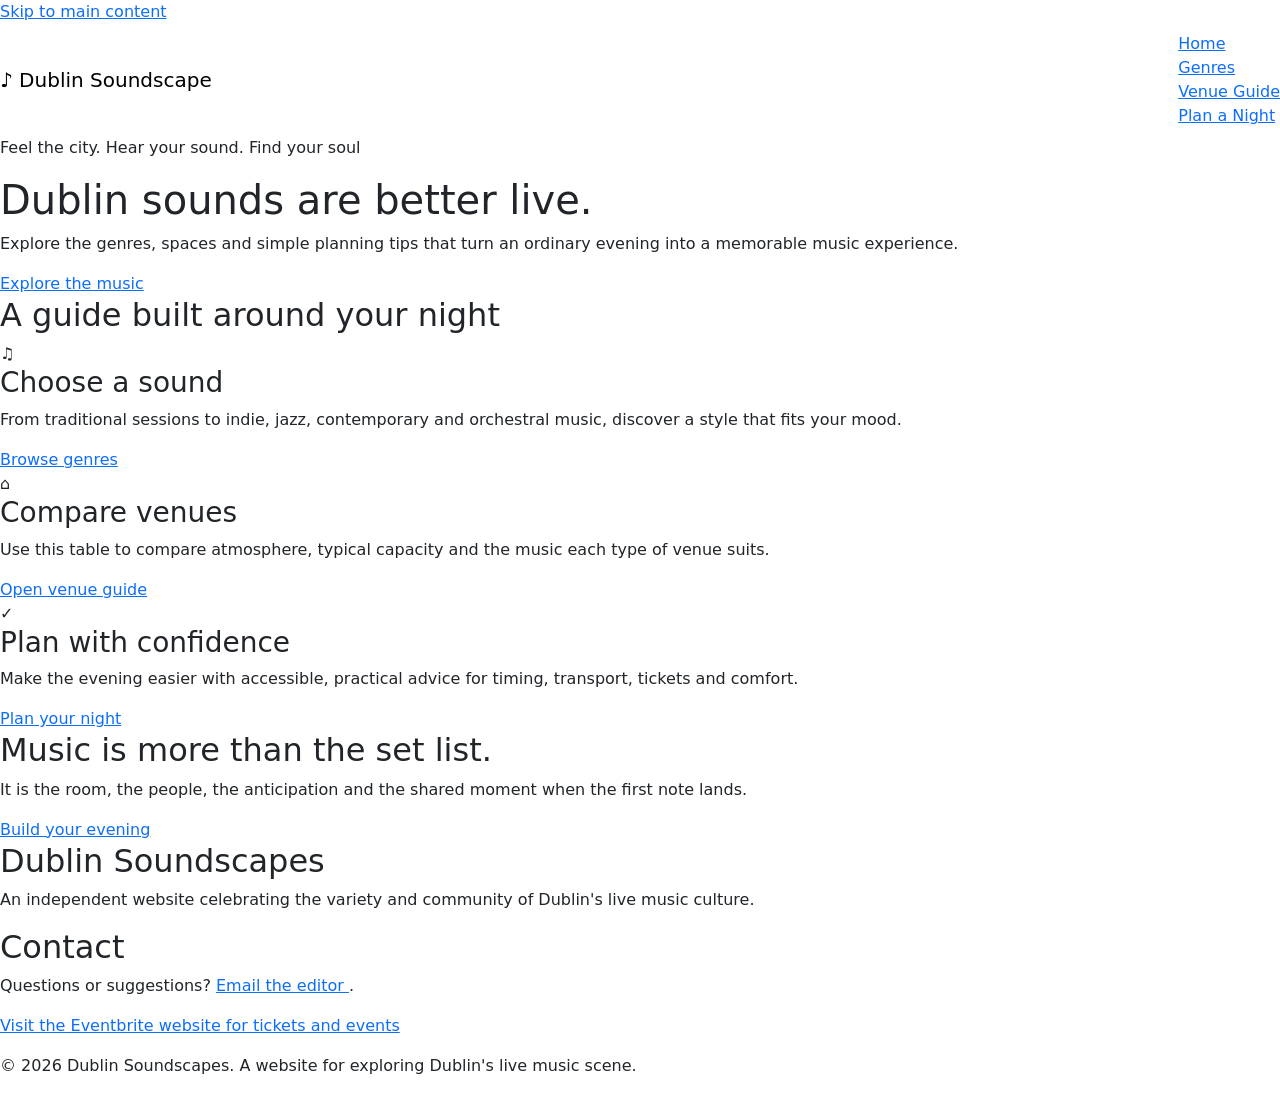
==== index.html @ d4f59c6c "Add Bootstrap CDN and project stylesheet" ====
<!doctype html>
<html lang="en">
<head>
    <meta charset="utf-8">
    <meta name="viewport" content="width=device-width, initial-scale=1">
    <title>Home | Dublin Soundscapes</title>
    <link
        href="https://cdn.jsdelivr.net/npm/bootstrap@5.3.8/dist/css/bootstrap.min.css"
        rel="stylesheet"
        integrity="sha384-sRIl4kxILFvY47J16cr9ZwB07vP4J8+LH7qKQnuqkuIAvNWLzeN8tE5YBujZqJLB"
        crossorigin="anonymous">

    <link rel="stylesheet" href="styles.css">
</head>

<body>

    <!-- Main site header and responsive Bootstrap navigation -->
    <a href="#main-content" class="skip-link">
        Skip to main content
    </a>

    <header class="site-header">
        <nav class="navbar">
            <a href="index.html" class="navbar-brand">
                <span aria-hidden="true">♪</span>
                Dublin Soundscape
            </a>

            <ul class="navbar-nav">
                <li><a href="index.html">Home</a></li>
                <li><a href="genres.html">Genres</a></li>
                <li><a href="venues.html">Venue Guide</a></li>
                <li><a href="planning.html">Plan a Night</a></li>
            </ul>
        </nav>
    </header>

    <main id="main-content">

        <!-- Hero Section -->
        <section class="hero">

        <p class="eyebrow">
            Feel the city. Hear your sound. Find your soul
        </p>

        <h1>
            Dublin sounds are better live.
        </h1>

        <p>
            Explore the genres, spaces and simple planning tips that turn
            an ordinary evening into a memorable music experience.
        </p>

        <a href="genres.html">
            Explore the music
        </a>

    </section>

    <!-- Features Section -->
        <section class="features">

    <h2>
        A guide built around your night
    </h2>

    <article class="feature-card">

        <div aria-hidden="true">♫</div>

        <h3>Choose a sound</h3>

        <p>
            From traditional sessions to indie, jazz, contemporary and orchestral music,
            discover a style that fits your mood.
        </p>

        <a href="genres.html">
            Browse genres
        </a>

    </article>

    <article class="feature-card">

        <div aria-hidden="true">⌂</div>

        <h3>Compare venues</h3>

        <p>
            Use this table to compare atmosphere,
            typical capacity and the music each type
            of venue suits.
        </p>

        <a href="venues.html">
            Open venue guide
        </a>

    </article>

    <article class="feature-card">

        <div aria-hidden="true">✓</div>

        <h3>Plan with confidence</h3>

        <p>
            Make the evening easier with accessible,
            practical advice for timing, transport,
            tickets and comfort.
        </p>

        <a href="planning.html">
            Plan your night
        </a>

    </article>

    <section class="cta-panel">

    <h2>
        Music is more than the set list.
    </h2>

    <p>
        It is the room, the people, the anticipation
        and the shared moment when the first note lands.
    </p>

    <a href="planning.html">
        Build your evening
    </a>

</section>

<footer class="site-footer">

    <h2>Dublin Soundscapes</h2>

    <p>
        An independent website celebrating
        the variety and community of Dublin's
        live music culture.
    </p>

    <h2>Contact</h2>

    <p>
        Questions or suggestions?
        <a href="mailto:hello@dublinsoundscape.example">
            Email the editor
        </a>.
    </p>

    <p>
        <a href="https://www.eventbrite.ie/" target="_blank">
            Visit the Eventbrite website for tickets and events
        </a>
    </p>

    <p>
        &copy; 2026 Dublin Soundscapes.
        A website for exploring Dublin's live music scene.
    </p>

</footer>
</section>
    </main>

<script
    src="https://cdn.jsdelivr.net/npm/bootstrap@5.3.8/dist/js/bootstrap.bundle.min.js"
    integrity="sha384-FKyoEForCGlyvwx9Hj09JcYn3nv7wiPVlz7YYwJrWVcXK/BmnVDxM+D2scQbITxI"
    crossorigin="anonymous">
</script>

</body>
</html>
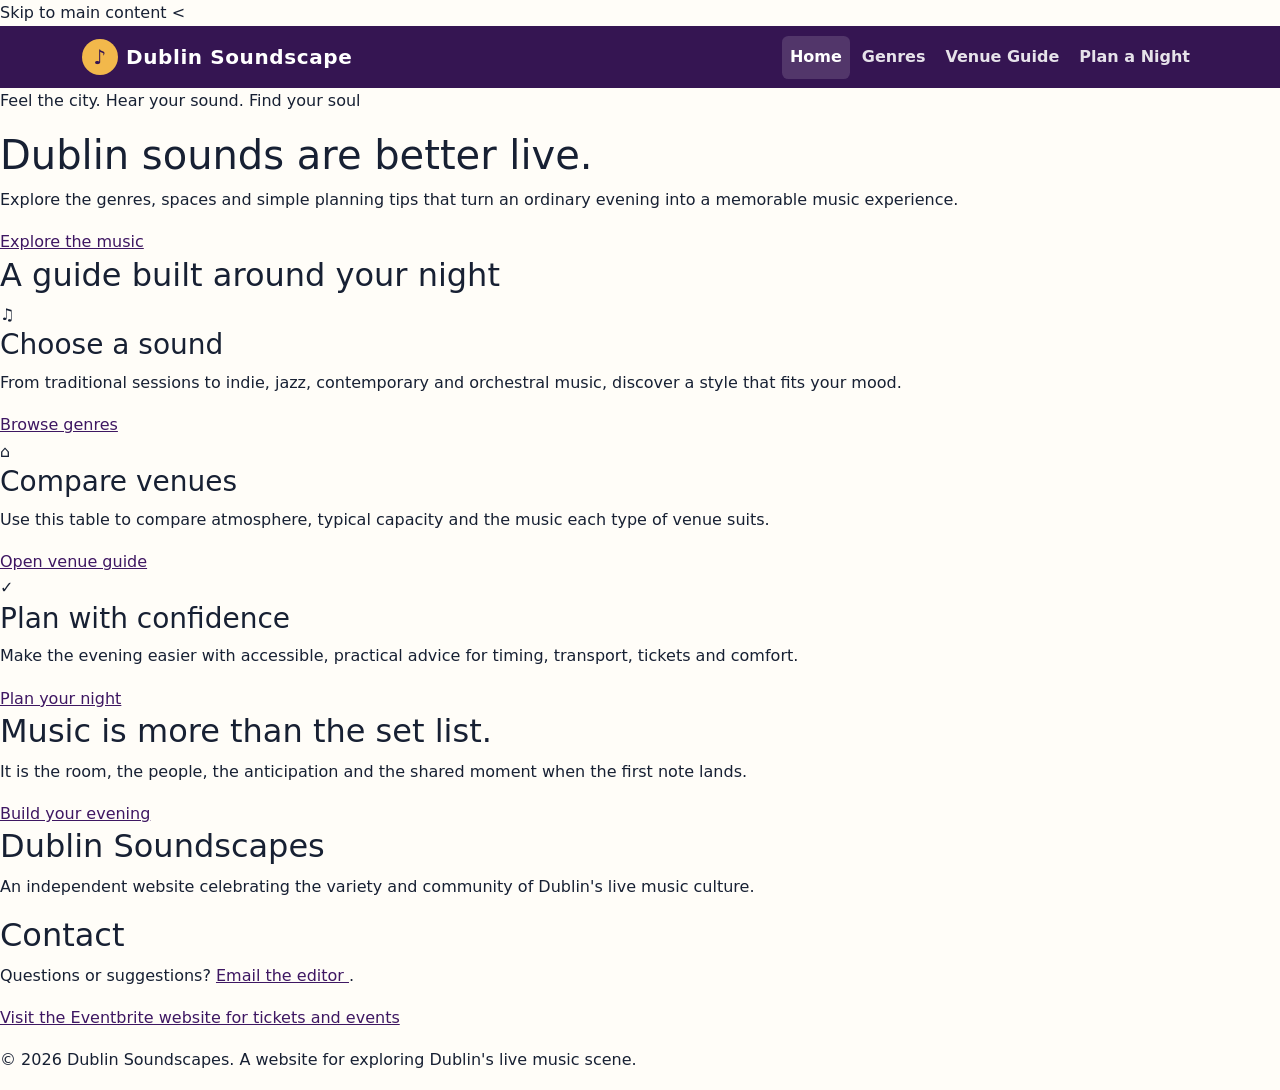
==== commit a7ecd510: "Add bootstrap styling to header and navigation styling" ====
--- a/index.html
+++ b/index.html
@@ -16,23 +16,60 @@
 <body>
 
     <!-- Main site header and responsive Bootstrap navigation -->
-    <a href="#main-content" class="skip-link">
+    <a class="skip-link" href="#main-content">Skip to main content</a>
         Skip to main content
     </a>
 
-    <header class="site-header">
-        <nav class="navbar">
-            <a href="index.html" class="navbar-brand">
-                <span aria-hidden="true">♪</span>
-                Dublin Soundscape
-            </a>
-
-            <ul class="navbar-nav">
-                <li><a href="index.html">Home</a></li>
-                <li><a href="genres.html">Genres</a></li>
-                <li><a href="venues.html">Venue Guide</a></li>
-                <li><a href="planning.html">Plan a Night</a></li>
-            </ul>
+    < <header class="site-header">
+        <nav class="navbar navbar-expand-lg" aria-label="Main navigation">
+            <div class="container">
+
+                <a class="navbar-brand d-flex align-items-center" href="index.html">
+                    <span class="logo-mark" aria-hidden="true">♪</span>
+                    Dublin Soundscape
+                </a>
+
+                <button
+                    class="navbar-toggler"
+                    type="button"
+                    data-bs-toggle="collapse"
+                    data-bs-target="#mainNav"
+                    aria-controls="mainNav"
+                    aria-expanded="false"
+                    aria-label="Toggle navigation">
+
+                    <span class="navbar-toggler-icon"></span>
+                </button>
+
+            <div class="collapse navbar-collapse" id="mainNav">
+                    <ul class="navbar-nav ms-auto gap-lg-1">
+                        <li class="nav-item">
+                            <a class="nav-link active" aria-current="page" href="index.html">
+                                Home
+                            </a>
+                        </li>
+
+                        <li class="nav-item">
+                            <a class="nav-link" href="genres.html">
+                                Genres
+                            </a>
+                        </li>
+
+                        <li class="nav-item">
+                            <a class="nav-link" href="venues.html">
+                                Venue Guide
+                            </a>
+                        </li>
+
+                        <li class="nav-item">
+                            <a class="nav-link" href="planning.html">
+                                Plan a Night
+                            </a>
+                        </li>
+                    </ul>
+                </div>
+
+            </div>
         </nav>
     </header>
 
--- a/styles.css
+++ b/styles.css
@@ -0,0 +1,104 @@
+:root {
+  --ink: #172033;
+  --paper: #fffdf8;
+  --purple: #5b2a86;
+  --purple-dark: #351552;
+  --gold: #f2b84b;
+  --teal: #168c8c;
+  --muted: #5c6473;
+  --focus: #ffcf5c;
+}
+
+* {
+  box-sizing: border-box;
+}
+
+html {
+  scroll-behavior: smooth;
+}
+
+body {
+  margin: 0;
+  color: var(--ink);
+  background: var(--paper);
+  font-family: system-ui, -apple-system, "Segoe UI", Roboto, Arial, sans-serif;
+  line-height: 1.65;
+}
+
+a {
+  color: #3e1762;
+}
+
+a:hover {
+  color: #7b3aac;
+}
+
+a:focus-visible,
+button:focus-visible {
+  outline: 3px solid var(--focus);
+  outline-offset: 3px;
+}
+
+.skip-link {
+  position: absolute;
+  left: -9999px;
+  top: 0;
+  z-index: 2000;
+  background: #fff;
+  color: #000;
+  padding: .75rem 1rem;
+}
+
+.skip-link:focus {
+  left: .75rem;
+  top: .75rem;
+}
+
+/* Header */
+
+.site-header {
+  background: var(--purple-dark);
+}
+
+.navbar-brand {
+  color: #fff;
+  font-weight: 800;
+  letter-spacing: .03em;
+}
+
+.navbar-brand:hover,
+.navbar-brand:focus {
+  color: var(--gold);
+}
+
+.logo-mark {
+  display: inline-grid;
+  place-items: center;
+  width: 2.25rem;
+  height: 2.25rem;
+  margin-right: .5rem;
+  border-radius: 50%;
+  background: var(--gold);
+  color: var(--purple-dark);
+}
+
+.navbar .nav-link {
+  color: rgba(255,255,255,.88);
+  font-weight: 650;
+  border-radius: .4rem;
+}
+
+.navbar .nav-link:hover,
+.navbar .nav-link:focus,
+.navbar .nav-link.active {
+  color: #fff;
+  background: rgba(255,255,255,.14);
+}
+
+.navbar-toggler {
+  border-color: rgba(255,255,255,.65);
+}
+
+.navbar-toggler-icon {
+  filter: invert(1);
+}
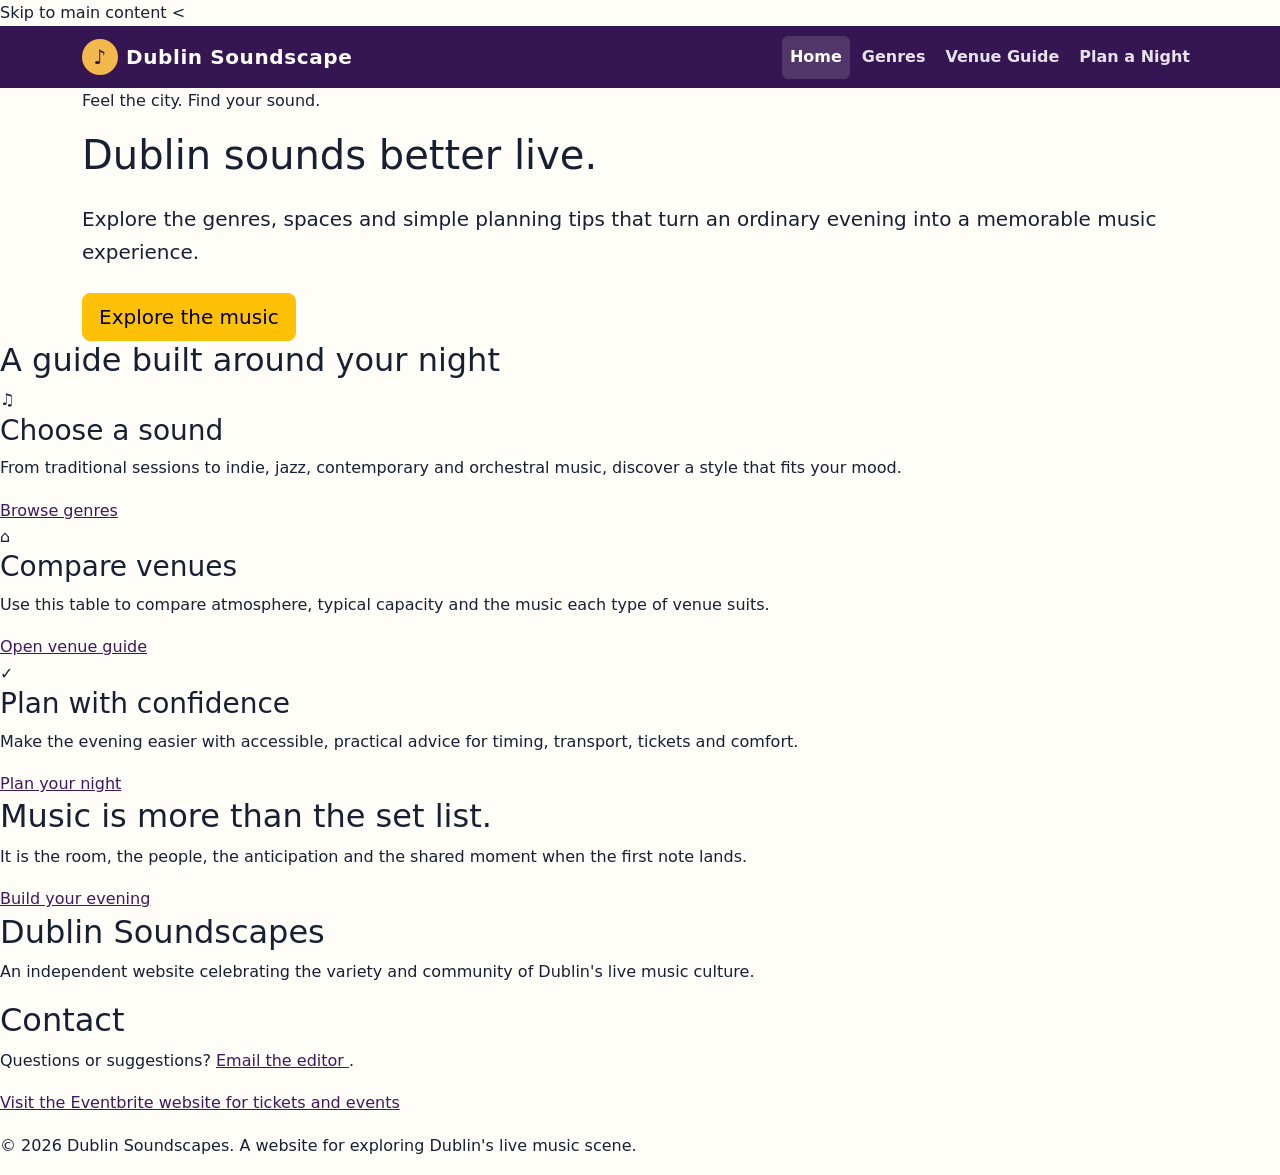
==== commit 874e27b5: "Add bootstrap styling to hero section and navigation styling" ====
--- a/index.html
+++ b/index.html
@@ -77,23 +77,20 @@
 
         <!-- Hero Section -->
         <section class="hero">
-
-        <p class="eyebrow">
-            Feel the city. Hear your sound. Find your soul
-        </p>
-
-        <h1>
-            Dublin sounds are better live.
-        </h1>
-
-        <p>
-            Explore the genres, spaces and simple planning tips that turn
-            an ordinary evening into a memorable music experience.
-        </p>
-
-        <a href="genres.html">
-            Explore the music
-        </a>
+            <div class="container">
+                <p class="eyebrow">Feel the city. Find your sound.</p>
+
+                <h1>Dublin sounds better live.</h1>
+
+                <p class="lead mt-4">
+                    Explore the genres, spaces and simple planning tips that turn an ordinary
+                    evening into a memorable music experience.
+                </p>
+
+                <a class="btn btn-warning btn-lg mt-2" href="genres.html">
+                    Explore the music
+                </a>
+            </div>
 
     </section>
 
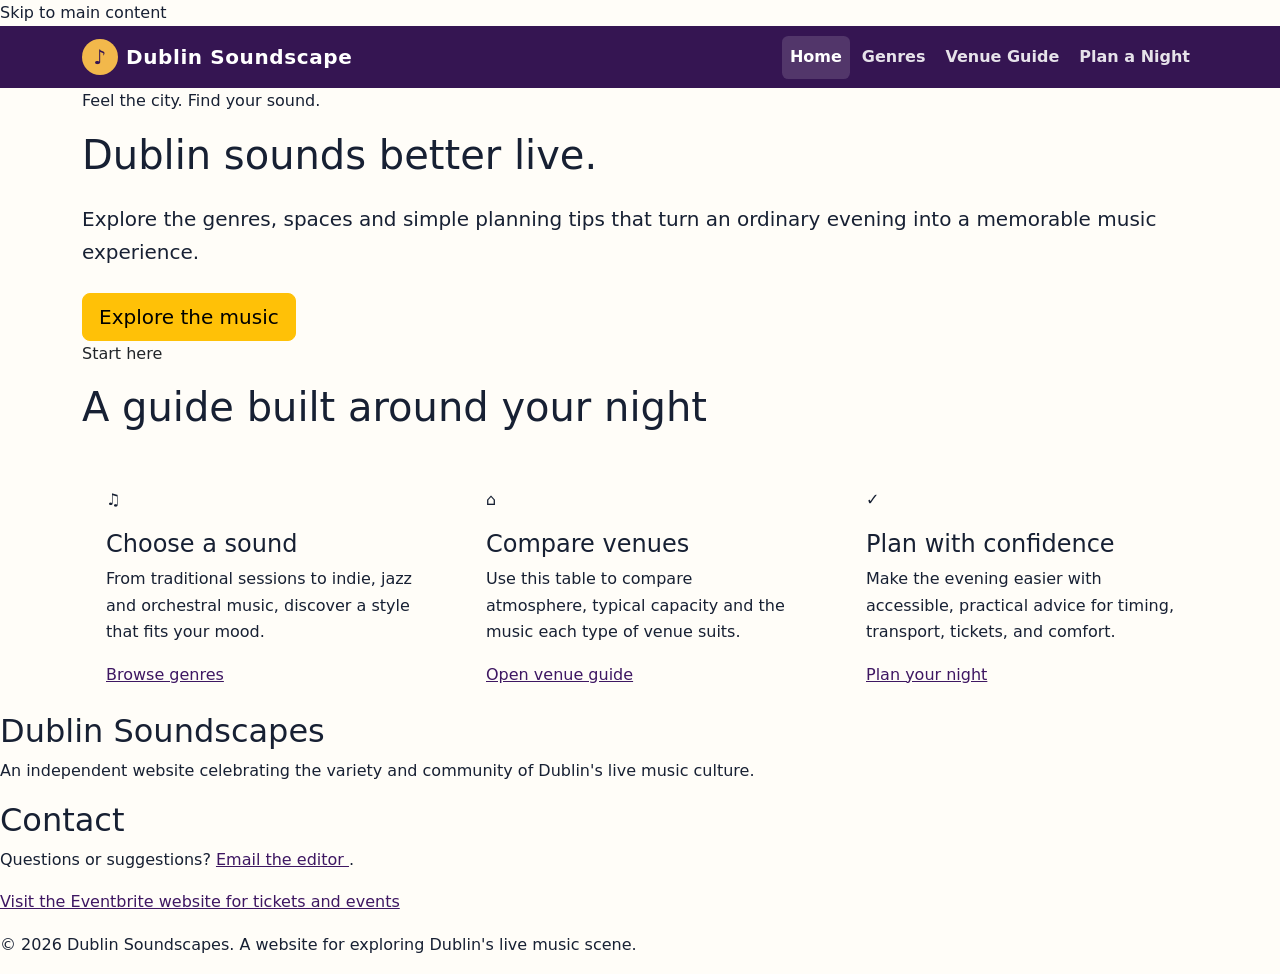
==== commit 9f1acac1: "Add bootstrap styling to content section and navigation styling" ====
--- a/index.html
+++ b/index.html
@@ -20,7 +20,7 @@
         Skip to main content
     </a>
 
-    < <header class="site-header">
+    <header class="site-header">
         <nav class="navbar navbar-expand-lg" aria-label="Main navigation">
             <div class="container">
 
@@ -97,77 +97,81 @@
     <!-- Features Section -->
         <section class="features">
 
-    <h2>
-        A guide built around your night
-    </h2>
-
-    <article class="feature-card">
-
-        <div aria-hidden="true">♫</div>
-
-        <h3>Choose a sound</h3>
-
-        <p>
-            From traditional sessions to indie, jazz, contemporary and orchestral music,
-            discover a style that fits your mood.
-        </p>
-
-        <a href="genres.html">
-            Browse genres
-        </a>
-
-    </article>
-
-    <article class="feature-card">
-
-        <div aria-hidden="true">⌂</div>
-
-        <h3>Compare venues</h3>
-
-        <p>
-            Use this table to compare atmosphere,
-            typical capacity and the music each type
-            of venue suits.
-        </p>
-
-        <a href="venues.html">
-            Open venue guide
-        </a>
-
-    </article>
-
-    <article class="feature-card">
-
-        <div aria-hidden="true">✓</div>
-
-        <h3>Plan with confidence</h3>
-
-        <p>
-            Make the evening easier with accessible,
-            practical advice for timing, transport,
-            tickets and comfort.
-        </p>
-
-        <a href="planning.html">
-            Plan your night
-        </a>
-
-    </article>
-
-    <section class="cta-panel">
-
-    <h2>
-        Music is more than the set list.
-    </h2>
-
-    <p>
-        It is the room, the people, the anticipation
-        and the shared moment when the first note lands.
-    </p>
-
-    <a href="planning.html">
-        Build your evening
-    </a>
+            <div class="container">
+
+                <div class="row align-items-end mb-4">
+                    <div class="col-lg-8">
+                        <p class="eyebrow text-dark">Start here</p>
+
+                        <h2 class="section-title display-6">
+                            A guide built around your night
+                        </h2>
+                    </div>
+                </div>
+
+                <div class="row g-4">
+
+                    <div class="col-md-4">
+                        <article class="feature-card">
+                            <div class="card-accent"></div>
+
+                            <div class="p-4">
+                                <div class="icon-circle mb-3" aria-hidden="true">♫</div>
+
+                                <h3 class="h4">Choose a sound</h3>
+
+                                <p>
+                                    From traditional sessions to indie, jazz and orchestral music,
+                                    discover a style that fits your mood.
+                                </p>
+
+                                <a href="genres.html">Browse genres</a>
+                            </div>
+                        </article>
+                    </div>
+    
+                     <div class="col-md-4">
+                        <article class="feature-card">
+                            <div class="card-accent"></div>
+
+                            <div class="p-4">
+                                <div class="icon-circle mb-3" aria-hidden="true">⌂</div>
+
+                                <h3 class="h4">Compare venues</h3>
+    
+                                <p>
+                                    Use this table to compare atmosphere,
+                                    typical capacity and the music each type
+                                    of venue suits.
+                                </p>
+
+        <a href="venues.html">Open venue guide</a>
+                            </div>
+                        </article>
+                    </div>
+
+                    <div class="col-md-4">
+                        <article class="feature-card">
+                            <div class="card-accent"></div>
+
+                            <div class="p-4">
+                                <div class="icon-circle mb-3" aria-hidden="true">✓</div>
+
+                                <h3 class="h4">Plan with confidence</h3>
+
+                                <p>
+                                    Make the evening easier with accessible, practical advice
+                                    for timing, transport, tickets, and comfort.
+                                </p>
+
+                                <a href="planning.html">Plan your night</a>
+                            </div>
+                        </article>
+                    </div>
+
+                </div>
+
+            </div>
 
 </section>
 
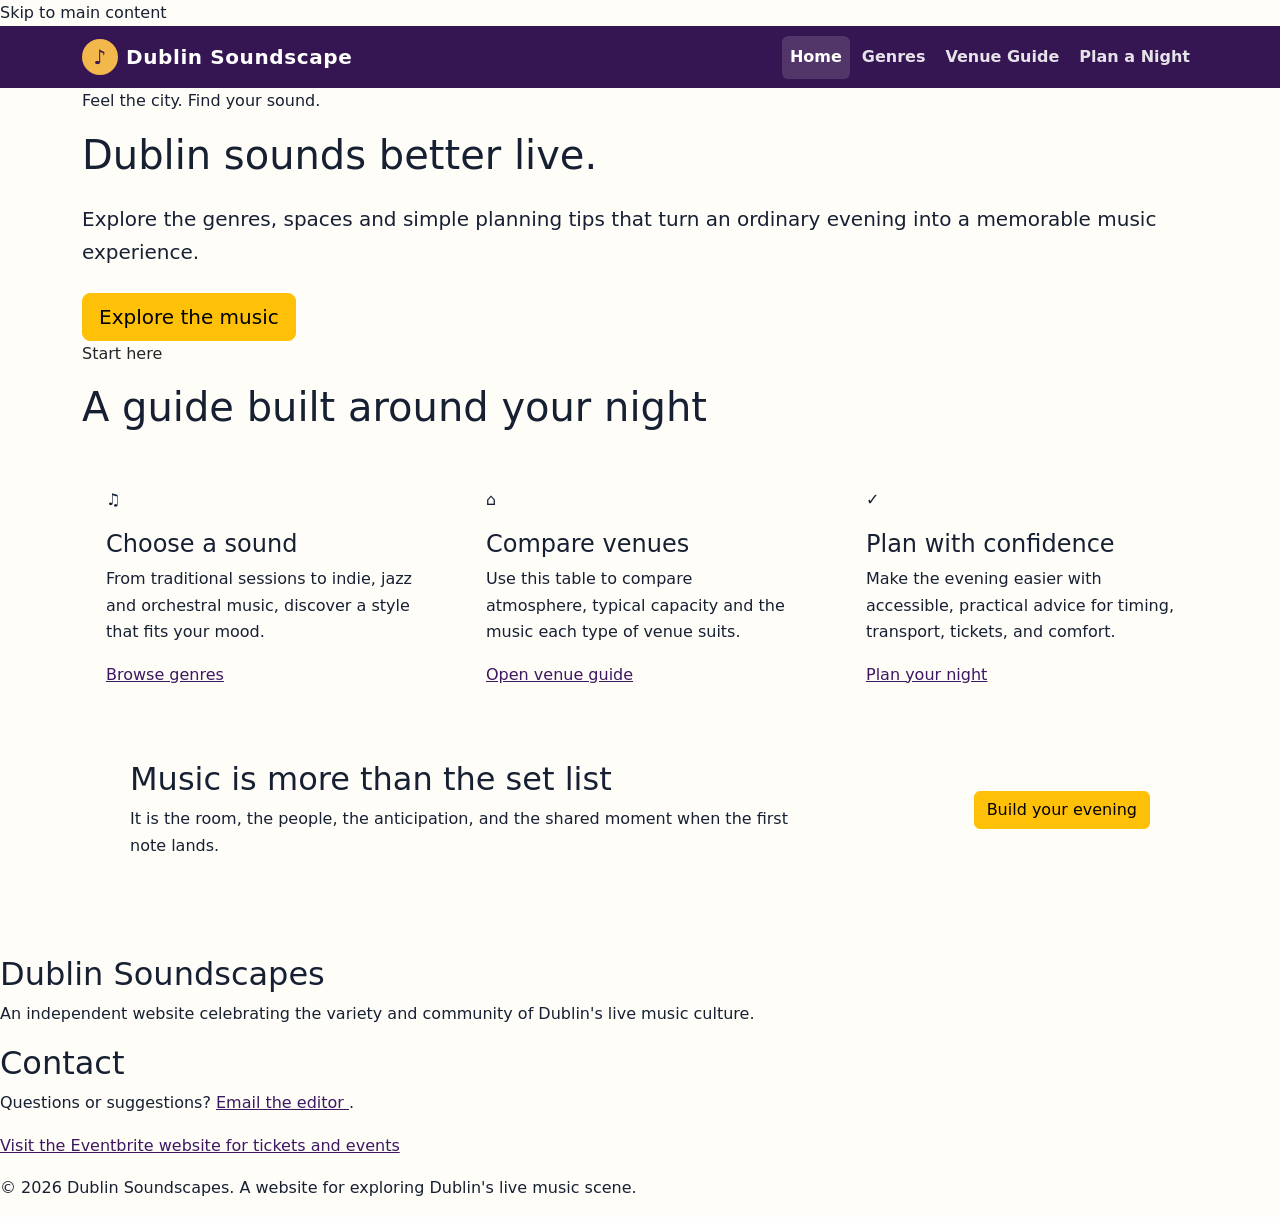
==== commit d06833a9: "Add call to action section and bootstrap styling" ====
--- a/index.html
+++ b/index.html
@@ -173,7 +173,38 @@
 
             </div>
 
-</section>
+        </section>
+
+
+<!-- Call to Action Section -->
+<section class="pb-5">
+            <div class="container">
+                <div class="cta-panel p-4 p-md-5">
+
+                    <div class="row align-items-center g-3">
+
+                        <div class="col-lg-8">
+                            <h2>Music is more than the set list</h2>
+
+                            <p class="mb-lg-0">
+                                It is the room, the people, the anticipation, and the shared
+                                moment when the first note lands.
+                            </p>
+                        </div>
+
+                        <div class="col-lg-4 text-lg-end">
+                            <a class="btn btn-warning" href="planning.html">
+                                Build your evening
+                            </a>
+                        </div>
+
+                    </div>
+
+                </div>
+            </div>
+        </section>
+
+     </main>   
 
 <footer class="site-footer">
 
@@ -207,7 +238,7 @@
 
 </footer>
 </section>
-    </main>
+    
 
 <script
     src="https://cdn.jsdelivr.net/npm/bootstrap@5.3.8/dist/js/bootstrap.bundle.min.js"
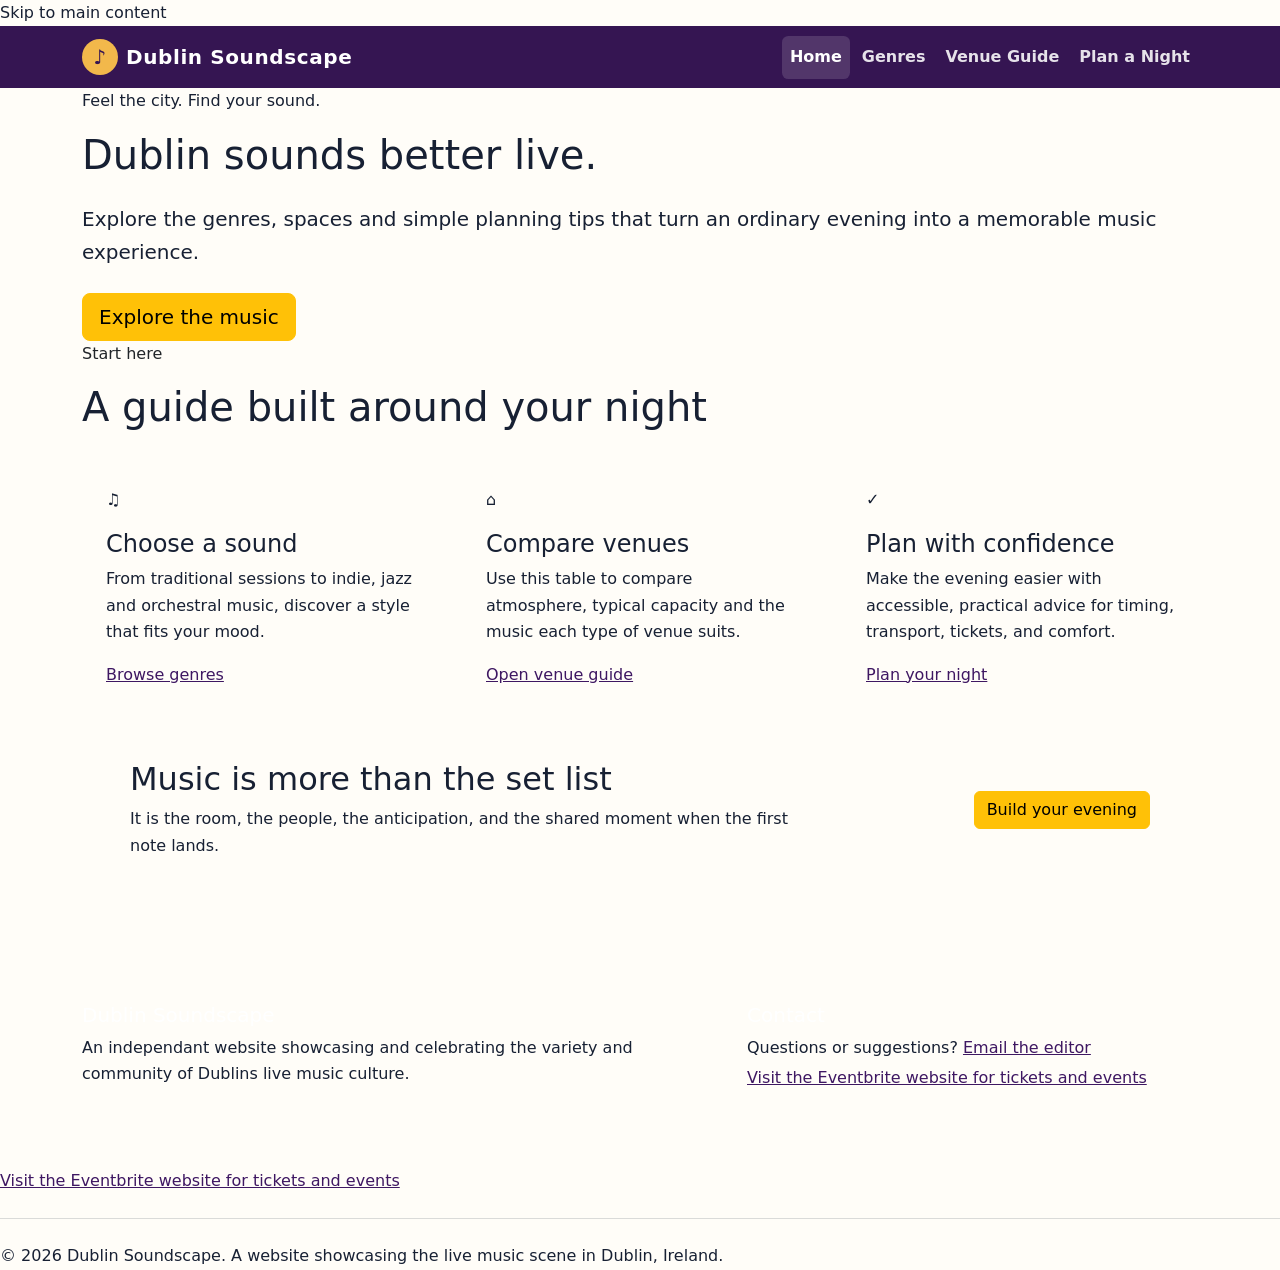
==== commit d5d6cec2: "Add footer bootstrap styling" ====
--- a/index.html
+++ b/index.html
@@ -206,47 +206,84 @@
 
      </main>   
 
-<footer class="site-footer">
-
-    <h2>Dublin Soundscapes</h2>
-
-    <p>
-        An independent website celebrating
-        the variety and community of Dublin's
-        live music culture.
-    </p>
-
-    <h2>Contact</h2>
-
-    <p>
-        Questions or suggestions?
-        <a href="mailto:hello@dublinsoundscape.example">
-            Email the editor
-        </a>.
-    </p>
-
-    <p>
-        <a href="https://www.eventbrite.ie/" target="_blank">
-            Visit the Eventbrite website for tickets and events
-        </a>
-    </p>
-
-    <p>
-        &copy; 2026 Dublin Soundscapes.
-        A website for exploring Dublin's live music scene.
-    </p>
-
-</footer>
-</section>
-    
-
-<script
-    src="https://cdn.jsdelivr.net/npm/bootstrap@5.3.8/dist/js/bootstrap.bundle.min.js"
-    integrity="sha384-FKyoEForCGlyvwx9Hj09JcYn3nv7wiPVlz7YYwJrWVcXK/BmnVDxM+D2scQbITxI"
-    crossorigin="anonymous">
-</script>
+<footer class="site-footer py-5">
+    <div class="container">
+        <div class="row g-4">
+            <div class="col-md-7">
+                <h2 class="h5 text-white">Dublin Soundscape</h2>
+
+                <p>
+                    An independant website showcasing and celebrating the variety and
+                    community of Dublins live music culture.
+                </p>
+            </div>
+
+            <div class="col-md-5">
+                <h2 class="h5 text-white">Contact</h2>
+
+                <p class="mb-1">
+                    Questions or suggestions?
+                    <a href="mailto:mickey.peart@gmail.com ">Email the editor
+
+                    </a>
+                </p>
+
+                <p class="mb-0">
+                    <a href="https://www.eventbrite.ie/" target="_blank">
+                        Visit the Eventbrite website for tickets and events
+                        <span class="visually-hidden">
+                            (opens in a new tab)
+                        </span>
+                    </a>
+                </p>
+            </div>
+        </div>
+    </footer>
+    
+
+    <script
+        src="https://cdn.jsdelivr.net/npm/bootstrap@5.3.8/dist/js/bootstrap.bundle.min.js"
+        integrity="sha384-FKyoEForCGlyvwx9Hj09JcYn3nv7wiPVlz7YYwJrWVcXK/BmnVDxM+D2scQbITxI"
+        crossorigin="anonymous">
+    </script>
+  
 
 </body>
 </html>
 
+                        
+                    </p>
+
+
+                    <p class="mb-0">
+                        <a href="https://www.eventbrite.ie/" target="_blank">
+                            Visit the Eventbrite website for tickets and events
+                            <span class="visually-hidden">
+                                (opens in a new tab)
+                            </span>
+                        </a>
+                    </p>
+                </div>
+            </div>
+
+            <hr class="border-secondary my-4">
+
+            <p class="mb-0 small-print">
+                &copy; 2026 Dublin Soundscape.
+                A website showcasing the live music scene in Dublin, Ireland.
+            </p>
+        </div>
+    </footer>
+    
+
+    <script
+        src="https://cdn.jsdelivr.net/npm/bootstrap@5.3.8/dist/js/bootstrap.bundle.min.js"
+        integrity="sha384-FKyoEForCGlyvwx9Hj09JcYn3nv7wiPVlz7YYwJrWVcXK/BmnVDxM+D2scQbITxI"
+        crossorigin="anonymous">
+    </script>
+  
+
+</body>
+</html>
+
                 
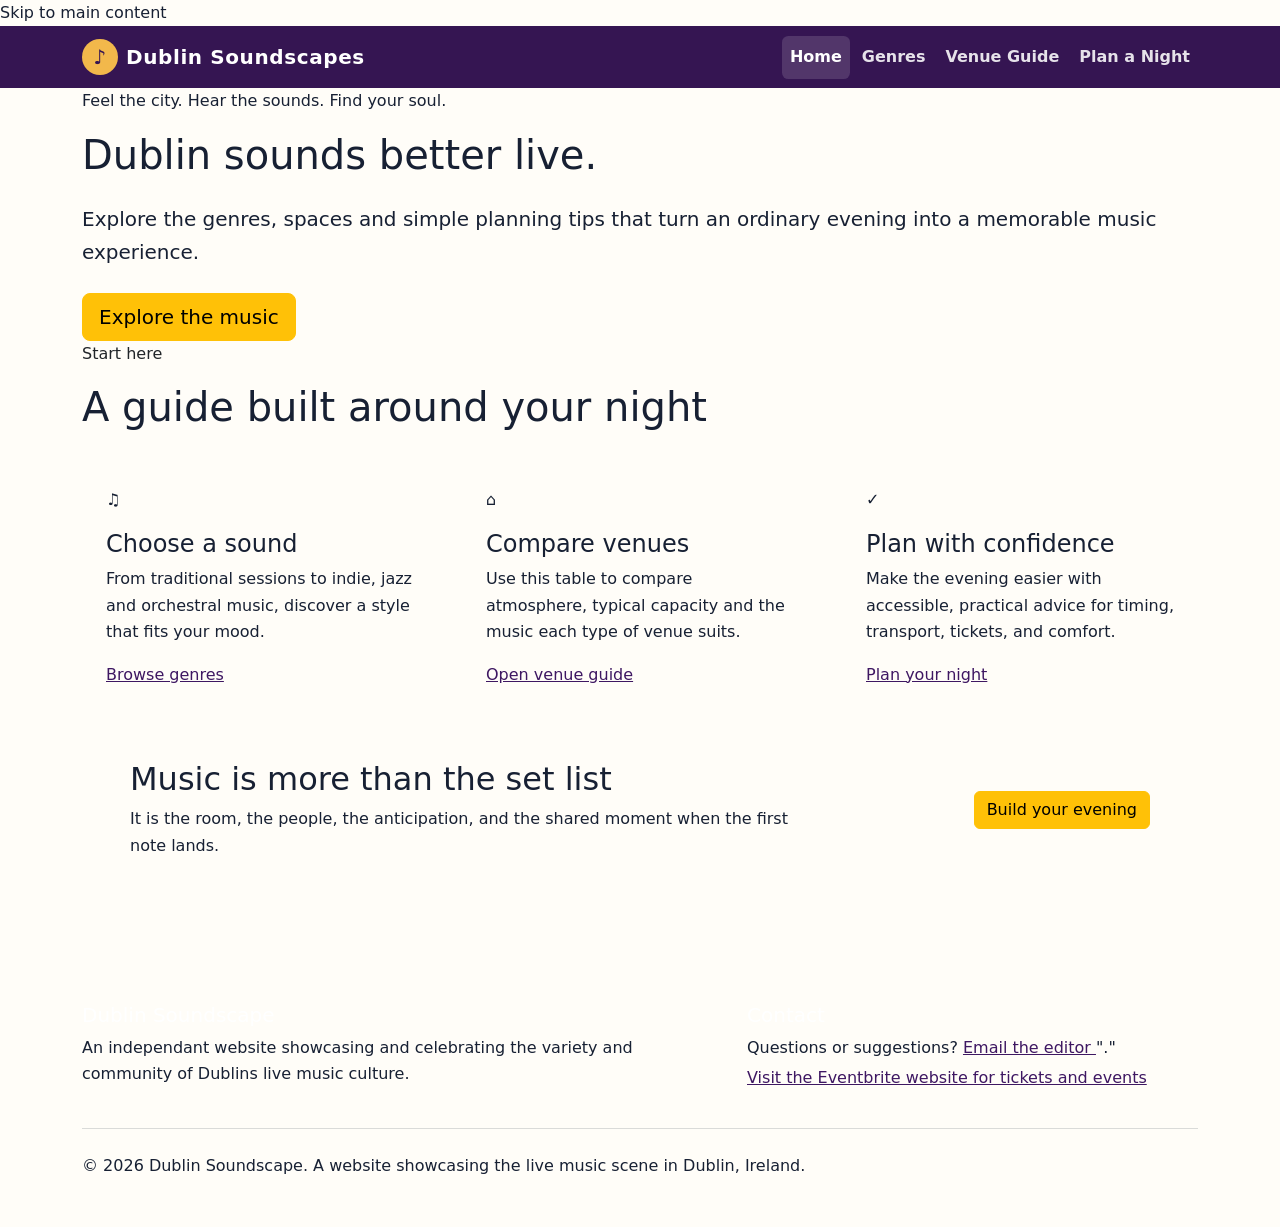
==== commit f7f9a68d: "Fix previous styling and add footer bootstrap styling" ====
--- a/index.html
+++ b/index.html
@@ -26,7 +26,7 @@
 
                 <a class="navbar-brand d-flex align-items-center" href="index.html">
                     <span class="logo-mark" aria-hidden="true">♪</span>
-                    Dublin Soundscape
+                    Dublin Soundscapes
                 </a>
 
                 <button
@@ -78,7 +78,7 @@
         <!-- Hero Section -->
         <section class="hero">
             <div class="container">
-                <p class="eyebrow">Feel the city. Find your sound.</p>
+                <p class="eyebrow">Feel the city. Hear the sounds. Find your soul.</p>
 
                 <h1>Dublin sounds better live.</h1>
 
@@ -211,8 +211,8 @@
         <div class="row g-4">
             <div class="col-md-7">
                 <h2 class="h5 text-white">Dublin Soundscape</h2>
-
-                <p>
+                <p class="mb-0 small print"></p>
+                
                     An independant website showcasing and celebrating the variety and
                     community of Dublins live music culture.
                 </p>
@@ -220,16 +220,15 @@
 
             <div class="col-md-5">
                 <h2 class="h5 text-white">Contact</h2>
-
                 <p class="mb-1">
                     Questions or suggestions?
                     <a href="mailto:mickey.peart@gmail.com ">Email the editor
-
                     </a>
+                    "."
                 </p>
 
                 <p class="mb-0">
-                    <a href="https://www.eventbrite.ie/" target="_blank">
+                    <a href="https://www.eventbrite.ie/" target="_blank" rel="noopener">
                         Visit the Eventbrite website for tickets and events
                         <span class="visually-hidden">
                             (opens in a new tab)
@@ -237,6 +236,12 @@
                     </a>
                 </p>
             </div>
+        </div>
+        <hr class="border-secondary my-4">
+        <p class="mb-0 small-print">
+            &copy; 2026 Dublin Soundscape.
+            A website showcasing the live music scene in Dublin, Ireland.
+        </p>
         </div>
     </footer>
     
@@ -252,38 +257,4 @@
 </html>
 
                         
-                    </p>
-
-
-                    <p class="mb-0">
-                        <a href="https://www.eventbrite.ie/" target="_blank">
-                            Visit the Eventbrite website for tickets and events
-                            <span class="visually-hidden">
-                                (opens in a new tab)
-                            </span>
-                        </a>
-                    </p>
-                </div>
-            </div>
-
-            <hr class="border-secondary my-4">
-
-            <p class="mb-0 small-print">
-                &copy; 2026 Dublin Soundscape.
-                A website showcasing the live music scene in Dublin, Ireland.
-            </p>
-        </div>
-    </footer>
-    
-
-    <script
-        src="https://cdn.jsdelivr.net/npm/bootstrap@5.3.8/dist/js/bootstrap.bundle.min.js"
-        integrity="sha384-FKyoEForCGlyvwx9Hj09JcYn3nv7wiPVlz7YYwJrWVcXK/BmnVDxM+D2scQbITxI"
-        crossorigin="anonymous">
-    </script>
-  
-
-</body>
-</html>
-
-                +                    
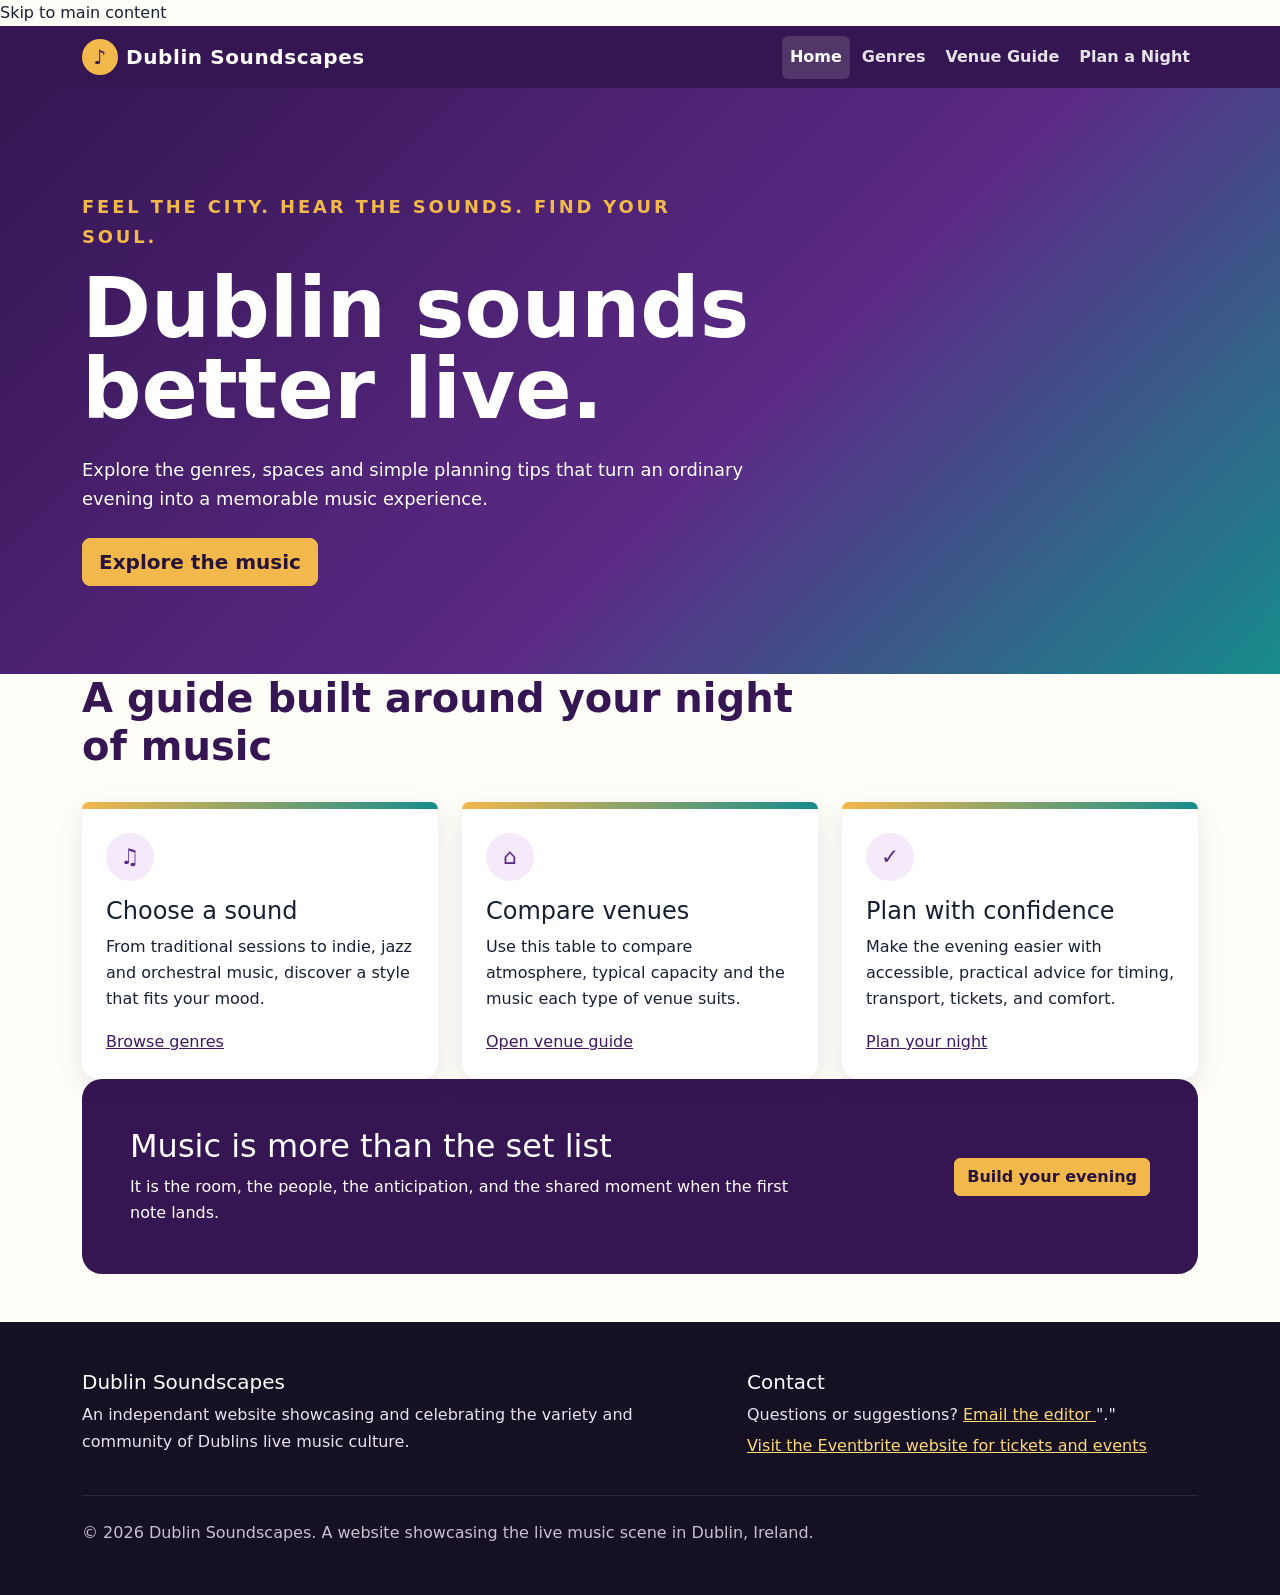
==== commit 19b70e39: "Delete unwanted code from footer" ====
--- a/index.html
+++ b/index.html
@@ -101,10 +101,9 @@
 
                 <div class="row align-items-end mb-4">
                     <div class="col-lg-8">
-                        <p class="eyebrow text-dark">Start here</p>
-
+                        
                         <h2 class="section-title display-6">
-                            A guide built around your night
+                            A guide built around your night of music
                         </h2>
                     </div>
                 </div>
@@ -210,7 +209,7 @@
     <div class="container">
         <div class="row g-4">
             <div class="col-md-7">
-                <h2 class="h5 text-white">Dublin Soundscape</h2>
+                <h2 class="h5 text-white">Dublin Soundscapes</h2>
                 <p class="mb-0 small print"></p>
                 
                     An independant website showcasing and celebrating the variety and
@@ -239,7 +238,7 @@
         </div>
         <hr class="border-secondary my-4">
         <p class="mb-0 small-print">
-            &copy; 2026 Dublin Soundscape.
+            &copy; 2026 Dublin Soundscapes.
             A website showcasing the live music scene in Dublin, Ireland.
         </p>
         </div>
--- a/styles.css
+++ b/styles.css
@@ -101,4 +101,243 @@
 
 .navbar-toggler-icon {
   filter: invert(1);
+}
+
+/* Hero */
+
+.hero {
+  padding: 4.75rem 0 4rem;
+  color: #fff;
+  background: linear-gradient(
+    135deg,
+    var(--purple-dark),
+    var(--purple) 58%,
+    var(--teal)
+  );
+}
+
+.hero h1 {
+  max-width: 13ch;
+  font-weight: 850;
+  font-size: clamp(2.4rem, 9vw, 5.2rem);
+  line-height: .98;
+}
+
+.hero p {
+  max-width: 42rem;
+  font-size: 1.12rem;
+}
+
+.eyebrow {
+  color: var(--gold);
+  text-transform: uppercase;
+  letter-spacing: .16em;
+  font-weight: 800;
+  font-size: .82rem;
+}
+
+.section-space {
+  padding: 4rem 0;
+}
+
+.page-banner {
+  padding: 3.5rem 0;
+  color: #fff;
+  background: linear-gradient(
+    120deg,
+    var(--purple-dark),
+    var(--purple)
+  );
+}
+
+.page-banner h1 {
+  font-weight: 800;
+}
+
+.section-title {
+  font-weight: 800;
+  color: var(--purple-dark);
+}
+
+/* Bootstrap Button Overrides */
+
+.btn-primary {
+  --bs-btn-bg: var(--purple);
+  --bs-btn-border-color: var(--purple);
+  --bs-btn-hover-bg: var(--purple-dark);
+  --bs-btn-hover-border-color: var(--purple-dark);
+}
+
+.btn-warning {
+  --bs-btn-bg: var(--gold);
+  --bs-btn-border-color: var(--gold);
+  color: #281338;
+  font-weight: 750;
+}
+
+/* Table Styling */
+
+.table thead th {
+  background: var(--purple-dark);
+  color: #fff;
+  border-color: #684281;
+}
+
+.table caption {
+  color: var(--ink);
+  font-weight: 700;
+}
+
+/* Feature card styling */
+
+.feature-card,
+.genre-card,
+.tip-card {
+  height: 100%;
+  border: 0;
+  border-radius: 1rem;
+  background: #fff;
+  box-shadow: 0 .5rem 1.5rem rgba(34,20,48,.10);
+}
+
+.card-accent {
+  height: .45rem;
+  background: linear-gradient(
+    90deg,
+    var(--gold),
+    var(--teal)
+  );
+  border-radius: 1rem 1rem 0 0;
+}
+
+.icon-circle {
+  display: grid;
+  place-items: center;
+  width: 3rem;
+  height: 3rem;
+  border-radius: 50%;
+  background: #f4eafa;
+  color: var(--purple);
+  font-size: 1.35rem;
+}
+
+.cta-panel {
+    color: #fff; 
+    background: 
+    var(--purple-dark); 
+    border-radius: 1.25rem; 
+}
+
+.genre-card {
+  transition: transform .25s ease,
+              box-shadow .25s ease;
+}
+
+.genre-card:hover,
+.genre-card:focus-within {
+  transform: translateY(-6px);
+  box-shadow: 0 1rem 2.1rem rgba(54,21,81,.18);
+}
+
+.gallery-tile {
+    position: relative;
+    min-height: 13rem;
+    border-radius: 1rem;
+    overflow: hidden;
+    display: flex;
+    align-items: flex-end;
+}
+
+.gallery-tile img {
+    position: absolute;
+    inset: 0;
+    width: 100%;
+    height: 100%;
+    object-fit: cover;
+}
+
+.gallery-tile::after {
+    content: "";
+    position: absolute;
+    inset: 0;
+    background: linear-gradient(
+        to top,
+        rgba(0, 0, 0, 0.7),
+        rgba(0, 0, 0, 0.2)
+    );
+}
+
+.gallery-tile strong {
+    position: relative;
+    z-index: 1;
+    color: white;
+    padding: 1rem;
+    font-size: 1.1rem;
+}
+
+.gallery-tile:hover {
+  transform: scale(1.025);
+  filter: saturate(1.2);
+}
+
+
+
+.video-frame {
+  border: .35rem solid #fff;
+  border-radius: 1rem;
+  overflow: hidden;
+  box-shadow: 0 .75rem 2rem rgba(34,20,48,.16);
+  background: #000;
+}
+
+.quote {
+  border-left: .35rem solid var(--gold);
+  background: #f8f3fb;
+}
+
+.site-footer {
+  background: #151022;
+  color: #e9e3ef;
+}
+
+.site-footer a {
+  color: #ffd878;
+}
+
+.site-footer a:hover {
+  color: #fff;
+}
+
+.small-print {
+  color: #c9c0d0;
+}
+
+/* Progressive enhancement for tablets and larger screens */
+
+@media (min-width: 768px) {
+  .hero {
+    padding: 6.5rem 0 5.5rem;
+  }
+
+  .section-space {
+    padding: 5rem 0;
+  }
+
+  .page-banner {
+    padding: 4.5rem 0;
+  }
+}
+
+/* Reduced motion accessibility */
+
+@media (prefers-reduced-motion: reduce) {
+  html {
+    scroll-behavior: auto;
+  }
+
+  *,
+  *::before,
+  *::after {
+    transition-duration: .01ms !important;
+  }
 }
